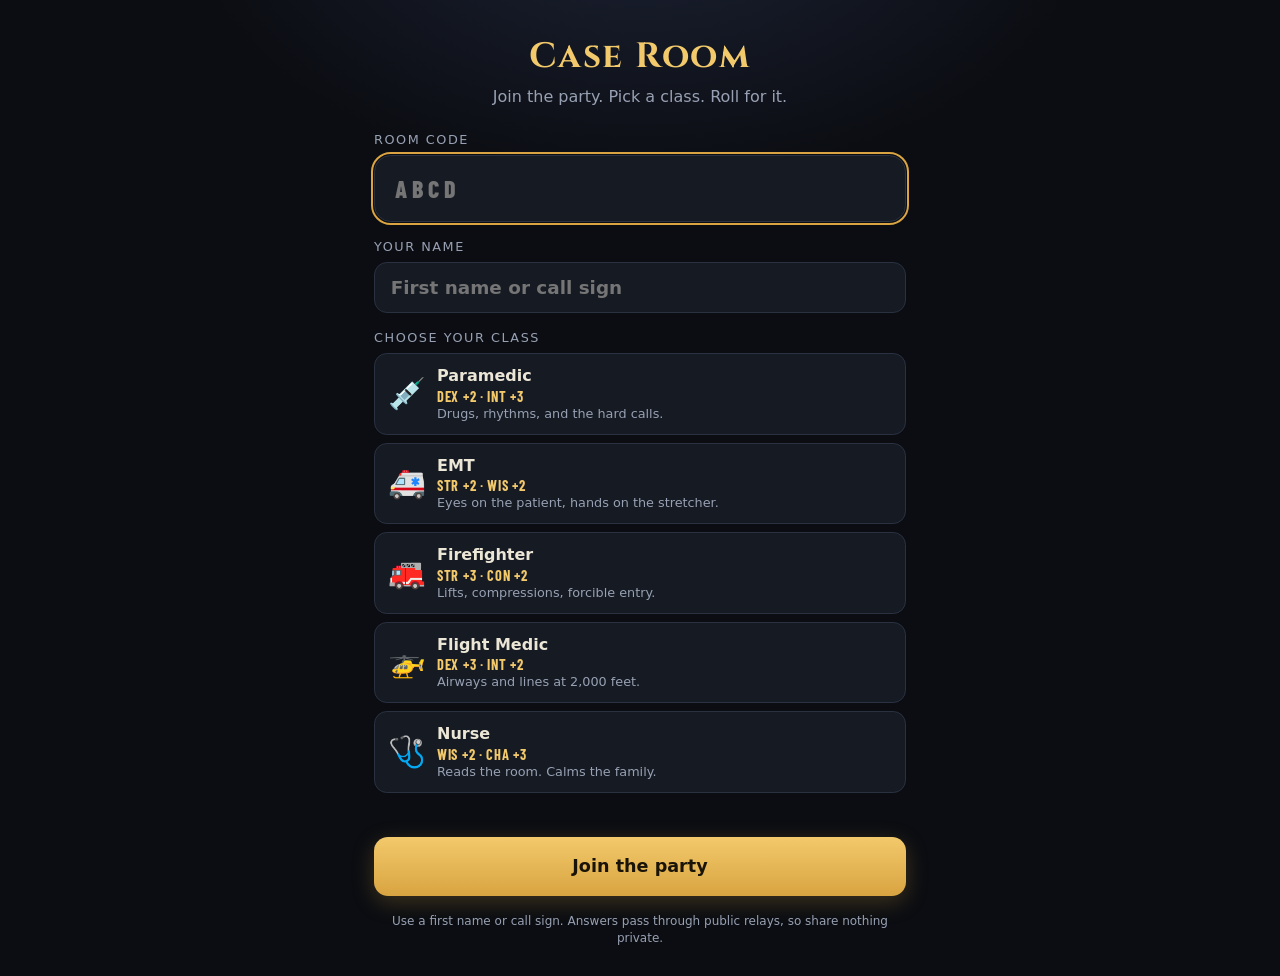
==== index.html @ ad8e0c6f "Add Case Room: live EMS cases played like a tabletop RPG - DM screen: QR join, live patient monitor " ====
<!DOCTYPE html>
<html lang="en">
<head>
<meta charset="utf-8">
<meta name="viewport" content="width=device-width, initial-scale=1, viewport-fit=cover">
<meta name="theme-color" content="#0b0d12">
<title>Case Room · Join</title>
<link rel="icon" href="assets/icon.svg" type="image/svg+xml">
<link rel="preconnect" href="https://fonts.googleapis.com">
<link rel="preconnect" href="https://fonts.gstatic.com" crossorigin>
<link href="https://fonts.googleapis.com/css2?family=Barlow+Condensed:wght@500;600;700;800&family=Cinzel:wght@600;700&display=swap" rel="stylesheet" media="print" onload="this.media='all'">
<link rel="stylesheet" href="css/player.css">
</head>
<body class="player">
<main id="app">
  <section id="sJoin" hidden>
    <div class="brand"><h1>Case Room</h1><p>Join the party. Pick a class. Roll for it.</p></div>
    <form id="fJoin" autocomplete="off">
      <label class="fld"><span>Room code</span><input id="inCode" maxlength="8" inputmode="text" autocapitalize="characters" spellcheck="false" placeholder="ABCD"></label>
      <label class="fld"><span>Your name</span><input id="inName" maxlength="18" autocapitalize="words" spellcheck="false" placeholder="First name or call sign"></label>
      <div class="fld"><span>Choose your class</span><div class="cls-pick" id="clsPick"></div></div>
      <p class="err" id="joinErr"></p>
      <button class="primary" type="submit">Join the party</button>
    </form>
    <p class="fine">Use a first name or call sign. Answers pass through public relays, so share nothing private.</p>
  </section>
  <section id="sMain" hidden>
    <header class="ph"><span class="ph-room"></span><span class="ph-me"></span><span class="ph-xp"></span></header>
    <div class="status" id="status" hidden></div>
    <div id="content"></div>
    <footer class="pf"><span id="netDot" class="dot"></span><span id="netTxt"></span><button type="button" id="btnLeave" class="link">Not you?</button></footer>
  </section>
</main>
<script src="vendor/mqtt.min.js"></script>
<script src="js/rules.js"></script>
<script src="js/net.js"></script>
<script src="js/player.js"></script>
</body>
</html>
---- css/player.css ----
/* Case Room — player phone */
:root {
  --bg: #0b0d12; --panel: #151a23; --panel2: #1c222d; --line: #2a3141; --text: #ece6d6; --muted: #98a1b3;
  --gold: #d9a441; --gold2: #f2c96b; --ok: #3ddc84; --bad: #ff5d6c;
  --A: #3ddc84; --B: #38c6f4; --C: #f5c542; --D: #ff6b9a;
  --serif: 'Cinzel', Georgia, serif;
  --sans: system-ui, -apple-system, 'Segoe UI', Roboto, Helvetica, Arial, sans-serif;
  --num: 'Barlow Condensed', 'Arial Narrow', system-ui, sans-serif;
  --story: Georgia, 'Iowan Old Style', 'Times New Roman', serif;
}
* { box-sizing: border-box; -webkit-tap-highlight-color: transparent; }
html, body { margin: 0; min-height: 100%; }
[hidden] { display: none !important; }
body.player { background: radial-gradient(700px 420px at 50% -10%, #1c2234 0%, var(--bg) 65%) fixed, var(--bg); color: var(--text); font: 400 16px/1.45 var(--sans); -webkit-font-smoothing: antialiased; }
button { font: inherit; color: inherit; cursor: pointer; }
#app { max-width: 560px; margin: 0 auto; padding: max(12px, env(safe-area-inset-top)) 14px max(16px, env(safe-area-inset-bottom)); min-height: 100vh; }
.muted { color: var(--muted); }
.small { font-size: .85em; }
.center { text-align: center; }

/* join */
.brand { text-align: center; margin: 1.2em 0 1.4em; }
.brand h1 { font-family: var(--serif); color: var(--gold2); margin: 0; font-size: 2.2em; letter-spacing: .05em; }
.brand p { margin: .2em 0 0; color: var(--muted); }
.fld { display: grid; gap: .35em; margin-bottom: 1em; }
.fld > span { font-size: .8em; color: var(--muted); text-transform: uppercase; letter-spacing: .12em; }
.fld input { width: 100%; min-width: 0; background: var(--panel); border: 1px solid var(--line); border-radius: .7em; padding: .75em .85em; color: var(--text); font: 600 1.15em var(--sans); }
#inCode { font: 800 1.5em var(--num); letter-spacing: .2em; color: var(--gold2); text-transform: uppercase; }
.fld input:focus { outline: 2px solid var(--gold); outline-offset: 1px; }
.cls-pick { display: grid; gap: .5em; }
.cls { display: grid; grid-template-columns: auto 1fr; grid-template-rows: auto auto auto; column-gap: .7em; text-align: left; background: var(--panel); border: 1px solid var(--line); border-radius: .8em; padding: .65em .8em; }
.cls-i { grid-row: 1 / span 3; font-size: 1.9em; align-self: center; }
.cls-n { font-weight: 800; }
.cls-m { font: 700 .9em var(--num); color: var(--gold2); letter-spacing: .05em; }
.cls-b { font-size: .8em; color: var(--muted); }
.cls.on { border-color: var(--gold); background: #231e12; box-shadow: 0 0 0 1px var(--gold) inset; }
.err { color: var(--bad); min-height: 1.2em; margin: .2em 0 .6em; font-weight: 600; }
.primary { width: 100%; background: linear-gradient(180deg, var(--gold2), var(--gold)); color: #1a1408; border: 0; border-radius: .8em; padding: .95em; font-weight: 800; font-size: 1.1em; box-shadow: 0 6px 22px rgba(217, 164, 65, .25); }
.ghost { background: transparent; border: 1px solid var(--line); border-radius: .7em; padding: .6em 1em; margin-top: .6em; }
.fine { color: var(--muted); font-size: .75em; text-align: center; margin-top: 1.4em; }

/* main */
.ph { display: flex; align-items: center; gap: .6em; padding: .3em 0 .6em; border-bottom: 1px solid var(--line); margin-bottom: .7em; }
.ph-room { font: 800 1.1em var(--num); letter-spacing: .14em; color: var(--gold2); background: var(--panel); border: 1px solid #5a4520; border-radius: .5em; padding: .05em .5em; }
.ph-me { flex: 1; min-width: 0; overflow: hidden; text-overflow: ellipsis; white-space: nowrap; }
.ph-xp { font: 700 1em var(--num); color: var(--muted); letter-spacing: .04em; white-space: nowrap; }
.status { display: flex; align-items: center; gap: .9em; font: 600 .95em var(--num); letter-spacing: .03em; color: var(--muted); margin-bottom: .7em; flex-wrap: wrap; }
.status b { color: var(--text); font-size: 1.1em; }
.status .hp { position: relative; padding: .1em .55em; border-radius: .4em; background: #182619; color: #8ff0b8; overflow: hidden; }
.status .hp b { color: #c8ffe0; }
.status .hp i { position: absolute; left: 0; bottom: 0; height: 2px; background: var(--ok); }
.status .hp.low { background: #2a1418; color: #ff9aa5; }
.status .hp.low i { background: var(--bad); }
.card { background: var(--panel); border: 1px solid var(--line); border-radius: .9em; padding: .9em 1em; margin-bottom: .8em; }
.card h2 { font-family: var(--serif); margin: .2em 0; color: #fff7e6; font-size: 1.35em; }
.kicker { font-family: var(--serif); color: var(--gold); letter-spacing: .18em; text-transform: uppercase; font-size: .72em; font-weight: 700; }
.story { font: 500 1.05em/1.5 var(--story); margin: .4em 0 0; color: #efe4c9; }
.spin .d20 { width: 4.5em; height: 4.5em; animation: spin 3s linear infinite; }

/* character sheet */
.sheet-h { display: flex; gap: .8em; align-items: center; }
.sheet-i { font-size: 2.6em; }
.abs { display: grid; grid-template-columns: repeat(3, 1fr); gap: .45em; margin: .8em 0 .4em; }
.ab { background: var(--panel2); border: 1px solid var(--line); border-radius: .6em; padding: .45em .5em; display: grid; justify-items: center; text-align: center; }
.ab b { font: 800 .85em var(--num); letter-spacing: .12em; color: var(--muted); }
.ab span { font: 800 1.6em var(--num); line-height: 1.05; }
.ab i { font-style: normal; font-size: .62em; color: var(--muted); line-height: 1.2; }
.ab.hi { border-color: #6c5422; }
.ab.hi span { color: var(--gold2); }

/* question */
.q .prompt { font-size: 1.15em; font-weight: 700; margin: .3em 0 .7em; }
.timer { height: .45em; background: #222837; border-radius: 999px; overflow: hidden; margin-bottom: .8em; }
.timer .fill { height: 100%; width: 100%; background: linear-gradient(90deg, var(--gold), var(--gold2)); transition: width .25s linear; }
.timer .fill.low { background: var(--bad); }
.opts { display: grid; gap: .55em; }
.opt { display: flex; align-items: center; gap: .75em; width: 100%; text-align: left; background: var(--panel); border: 1px solid var(--line); border-left: .4em solid var(--c); border-radius: .8em; padding: .85em .9em; font-weight: 700; font-size: 1.05em; min-height: 3.6em; }
.opt:active { transform: scale(.985); background: var(--panel2); }
.key { flex: none; width: 1.9em; height: 1.9em; border-radius: .45em; display: inline-grid; place-items: center; background: var(--c); color: #0b0d12; font-weight: 900; }
.kA { --c: var(--A); } .kB { --c: var(--B); } .kC { --c: var(--C); } .kD { --c: var(--D); }
.mine { display: flex; align-items: center; gap: .7em; background: var(--panel); border: 1px solid var(--line); border-left: .4em solid var(--c); border-radius: .8em; padding: .7em .9em; font-weight: 700; margin-bottom: .8em; }

/* dice */
.roller { display: grid; justify-items: center; text-align: center; gap: .3em; padding: .6em 0 1em; }
.ab-call { font-family: var(--serif); font-size: 1.5em; color: var(--gold2); font-weight: 700; }
.ab-call b { font-family: var(--num); font-size: 1.1em; margin-left: .2em; }
.insp { color: var(--gold2); font-weight: 700; margin-top: .3em; }
.die-btn { background: transparent; border: 0; padding: .4em; display: flex; gap: .5em; justify-content: center; margin-top: .4em; }
.die-btn .d20 { width: 9.5em; height: 9.5em; filter: drop-shadow(0 10px 30px rgba(217, 164, 65, .3)); animation: bob 2.2s ease-in-out infinite; }
.die-btn .d20 + .d20 { width: 7.5em; height: 7.5em; }
.die-btn.rolling .d20 { animation: tumble .28s linear infinite; }
.tap { font: 700 1.2em var(--num); letter-spacing: .14em; text-transform: uppercase; color: var(--muted); }
.rolled { display: grid; justify-items: center; text-align: center; margin: .2em 0 .8em; }
.rolled-dice { display: flex; gap: .5em; align-items: center; }
.rolled-dice .d20 { width: 6em; height: 6em; animation: land .45s both; }
.rolled-dice .drop .d20 { width: 4em; height: 4em; opacity: .4; }
.rolled-t { font: 700 1.6em var(--num); letter-spacing: .04em; }
.rolled-t b { color: var(--gold2); font-size: 1.25em; }
.crit { font-family: var(--serif); color: var(--gold2); font-size: 1.5em; font-weight: 700; letter-spacing: .1em; animation: pulse 1s ease-in-out 3; }
.fumble { font-family: var(--serif); color: var(--bad); font-size: 1.3em; font-weight: 700; }
.ack { font-weight: 700; margin: 0 0 .2em; }
.ack.ok { color: var(--ok); }

/* results */
.result.pass { border-color: #23573a; background: #13221a; }
.result.miss { border-color: #6b2632; background: #24141a; }
.result.meh { border-color: #6b5a22; background: #221e12; }
.res-call { display: flex; align-items: center; gap: .6em; font-weight: 800; font-size: 1.1em; }
.res-call.g-best { color: var(--ok); } .res-call.g-ok { color: var(--C); } .res-call.g-wrong { color: var(--bad); }
.res-roll { display: flex; align-items: center; gap: .8em; margin-top: .6em; }
.res-roll .d20 { width: 3.6em; height: 3.6em; flex: none; }
.res-v { font: 800 1.35em var(--num); letter-spacing: .04em; }
.res-xp { font: 800 1.7em var(--num); color: var(--gold2); margin-top: .4em; }
.party .party-a { display: flex; align-items: center; gap: .6em; font-weight: 700; margin: .4em 0; }
.party-v { font-family: var(--serif); font-weight: 700; letter-spacing: .12em; font-size: 1.3em; }
.party.pass .party-v { color: var(--ok); } .party.miss .party-v { color: var(--bad); }
.party.hp-down { border-color: #6b2632; background: #1f1318; }
.party.hp-up { border-color: #23573a; background: #121e17; }
.php { float: right; font: 800 1.5em var(--num); letter-spacing: 0; }
.php.up { color: var(--ok); } .php.down { color: var(--bad); }
.party-v small { font-family: var(--sans); font-size: .55em; letter-spacing: 0; color: var(--muted); }
.party p { margin: .4em 0 0; font: 500 1em/1.45 var(--story); color: #efe4c9; }
.standing .rank { font: 800 4.2em var(--num); color: var(--gold2); line-height: 1; margin-top: .1em; }
.standing .rank small { font-size: .3em; color: var(--muted); margin-left: .3em; }
.standing .xp { font: 700 1.6em var(--num); }
.standing .xp .up { color: var(--ok); font-size: .8em; margin-left: .3em; }
.standing .lv { color: var(--muted); }
.lvbar { height: .4em; background: #222837; border-radius: 999px; overflow: hidden; margin: .6em auto 0; max-width: 16em; }
.lvbar div { height: 100%; background: linear-gradient(90deg, var(--gold), var(--gold2)); }
.fate.win { border-color: #23573a; background: #13221a; }
.fate.lose { border-color: #6b2632; background: #24141a; }

/* footer */
.pf { display: flex; align-items: center; gap: .5em; margin-top: 1.4em; color: var(--muted); font-size: .8em; }
.dot { width: .65em; height: .65em; border-radius: 50%; background: #555; display: inline-block; }
.dot.ok { background: var(--ok); box-shadow: 0 0 6px var(--ok); } .dot.warn { background: var(--C); } .dot.bad { background: var(--bad); }
.link { margin-left: auto; background: transparent; border: 0; color: var(--muted); text-decoration: underline; padding: .3em; }

@keyframes spin { to { transform: rotate(360deg); } }
@keyframes bob { 0%, 100% { transform: translateY(0) rotate(-4deg); } 50% { transform: translateY(-6px) rotate(4deg); } }
@keyframes tumble { 0% { transform: rotate(0) scale(1); } 50% { transform: rotate(180deg) scale(.9); } 100% { transform: rotate(360deg) scale(1); } }
@keyframes land { 0% { transform: scale(1.4) rotate(-40deg); } 70% { transform: scale(.94); } 100% { transform: none; } }
@keyframes pulse { 0%, 100% { transform: none; } 50% { transform: scale(1.12); } }
@media (prefers-reduced-motion: reduce) { *, *::before, *::after { animation-duration: .01ms !important; animation-iteration-count: 1 !important; } }
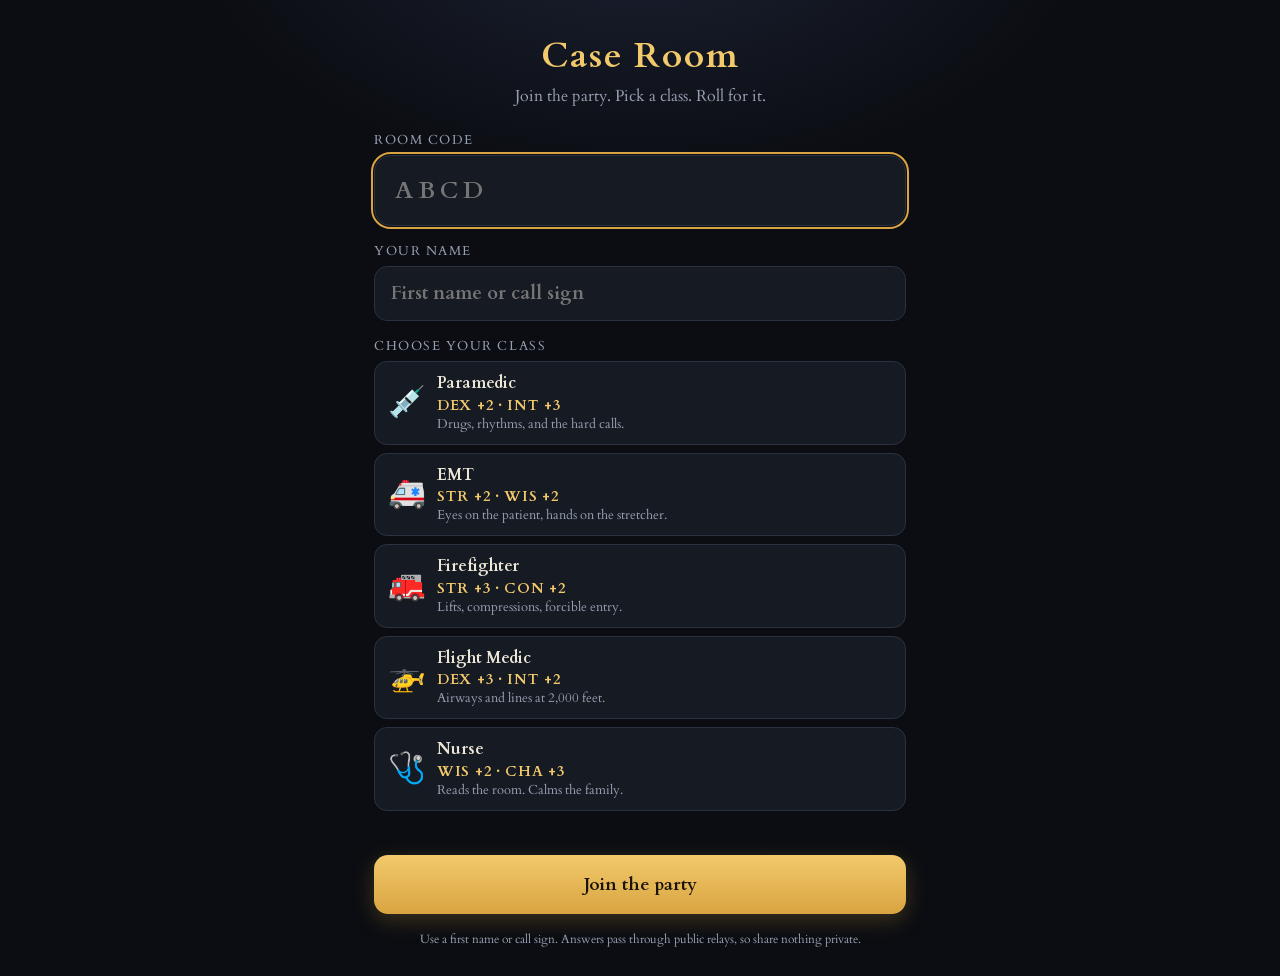
==== commit 46ef532a: "Group cases in National Registry topic folders; set all type in Cardo - The setup screen shows the N" ====
--- a/index.html
+++ b/index.html
@@ -6,9 +6,9 @@
 <meta name="theme-color" content="#0b0d12">
 <title>Case Room · Join</title>
 <link rel="icon" href="assets/icon.svg" type="image/svg+xml">
-<link rel="preconnect" href="https://fonts.googleapis.com">
-<link rel="preconnect" href="https://fonts.gstatic.com" crossorigin>
-<link href="https://fonts.googleapis.com/css2?family=Barlow+Condensed:wght@500;600;700;800&family=Cinzel:wght@600;700&display=swap" rel="stylesheet" media="print" onload="this.media='all'">
+<link rel="preload" href="fonts/cardo-latin-400-normal.woff2" as="font" type="font/woff2" crossorigin>
+<link rel="preload" href="fonts/cardo-latin-700-normal.woff2" as="font" type="font/woff2" crossorigin>
+<link rel="stylesheet" href="css/fonts.css">
 <link rel="stylesheet" href="css/player.css">
 </head>
 <body class="player">
--- a/css/fonts.css
+++ b/css/fonts.css
@@ -0,0 +1,8 @@
+/* Cardo by David J. Perry, bundled under the SIL Open Font License 1.1 (fonts/OFL.txt).
+   Bundled rather than loaded from Google Fonts, so it works on networks that block font services. */
+@font-face { font-family: 'Cardo'; font-style: normal; font-weight: 400; font-display: swap; src: url(../fonts/cardo-latin-400-normal.woff2) format('woff2'); }
+@font-face { font-family: 'Cardo'; font-style: italic; font-weight: 400; font-display: swap; src: url(../fonts/cardo-latin-400-italic.woff2) format('woff2'); }
+@font-face { font-family: 'Cardo'; font-style: normal; font-weight: 700; font-display: swap; src: url(../fonts/cardo-latin-700-normal.woff2) format('woff2'); }
+@font-face { font-family: 'Cardo'; font-style: normal; font-weight: 400; font-display: swap; src: url(../fonts/cardo-latin-ext-400-normal.woff2) format('woff2'); unicode-range: ; }
+@font-face { font-family: 'Cardo'; font-style: italic; font-weight: 400; font-display: swap; src: url(../fonts/cardo-latin-ext-400-italic.woff2) format('woff2'); unicode-range: ; }
+@font-face { font-family: 'Cardo'; font-style: normal; font-weight: 700; font-display: swap; src: url(../fonts/cardo-latin-ext-700-normal.woff2) format('woff2'); unicode-range: ; }
--- a/css/player.css
+++ b/css/player.css
@@ -3,10 +3,10 @@
   --bg: #0b0d12; --panel: #151a23; --panel2: #1c222d; --line: #2a3141; --text: #ece6d6; --muted: #98a1b3;
   --gold: #d9a441; --gold2: #f2c96b; --ok: #3ddc84; --bad: #ff5d6c;
   --A: #3ddc84; --B: #38c6f4; --C: #f5c542; --D: #ff6b9a;
-  --serif: 'Cinzel', Georgia, serif;
-  --sans: system-ui, -apple-system, 'Segoe UI', Roboto, Helvetica, Arial, sans-serif;
-  --num: 'Barlow Condensed', 'Arial Narrow', system-ui, sans-serif;
-  --story: Georgia, 'Iowan Old Style', 'Times New Roman', serif;
+  --serif: 'Cardo', Georgia, 'Times New Roman', serif;
+  --sans: 'Cardo', Georgia, 'Times New Roman', serif;
+  --num: 'Cardo', Georgia, 'Times New Roman', serif;
+  --story: 'Cardo', Georgia, 'Times New Roman', serif;
 }
 * { box-sizing: border-box; -webkit-tap-highlight-color: transparent; }
 html, body { margin: 0; min-height: 100%; }
@@ -142,3 +142,13 @@
 @keyframes land { 0% { transform: scale(1.4) rotate(-40deg); } 70% { transform: scale(.94); } 100% { transform: none; } }
 @keyframes pulse { 0%, 100% { transform: none; } 50% { transform: scale(1.12); } }
 @media (prefers-reduced-motion: reduce) { *, *::before, *::after { animation-duration: .01ms !important; animation-iteration-count: 1 !important; } }
+
+/* teams */
+.tbadge { font-size: .7em; padding: .08em .5em; border-radius: 999px; border: 1px solid var(--tc); color: var(--tc); font-weight: 800; vertical-align: middle; margin-left: .25em; white-space: nowrap; }
+.team-pick { display: grid; grid-template-columns: 1fr 1fr; gap: .5em; margin: .55em 0 .2em; }
+.tp { display: grid; gap: .1em; text-align: left; background: var(--panel2); border: 1px solid var(--line); border-left: .4em solid var(--tc); border-radius: .7em; padding: .6em .7em; }
+.tp b { color: var(--tc); }
+.tp span { font-size: .75em; color: var(--muted); }
+.tp.on { border-color: var(--tc); background: color-mix(in srgb, var(--tc) 14%, var(--panel2)); box-shadow: 0 0 0 1px var(--tc) inset; }
+.team-card { border-color: var(--tc); }
+.team-rank { font: 800 1.45em var(--num); color: var(--tc); letter-spacing: .03em; }
